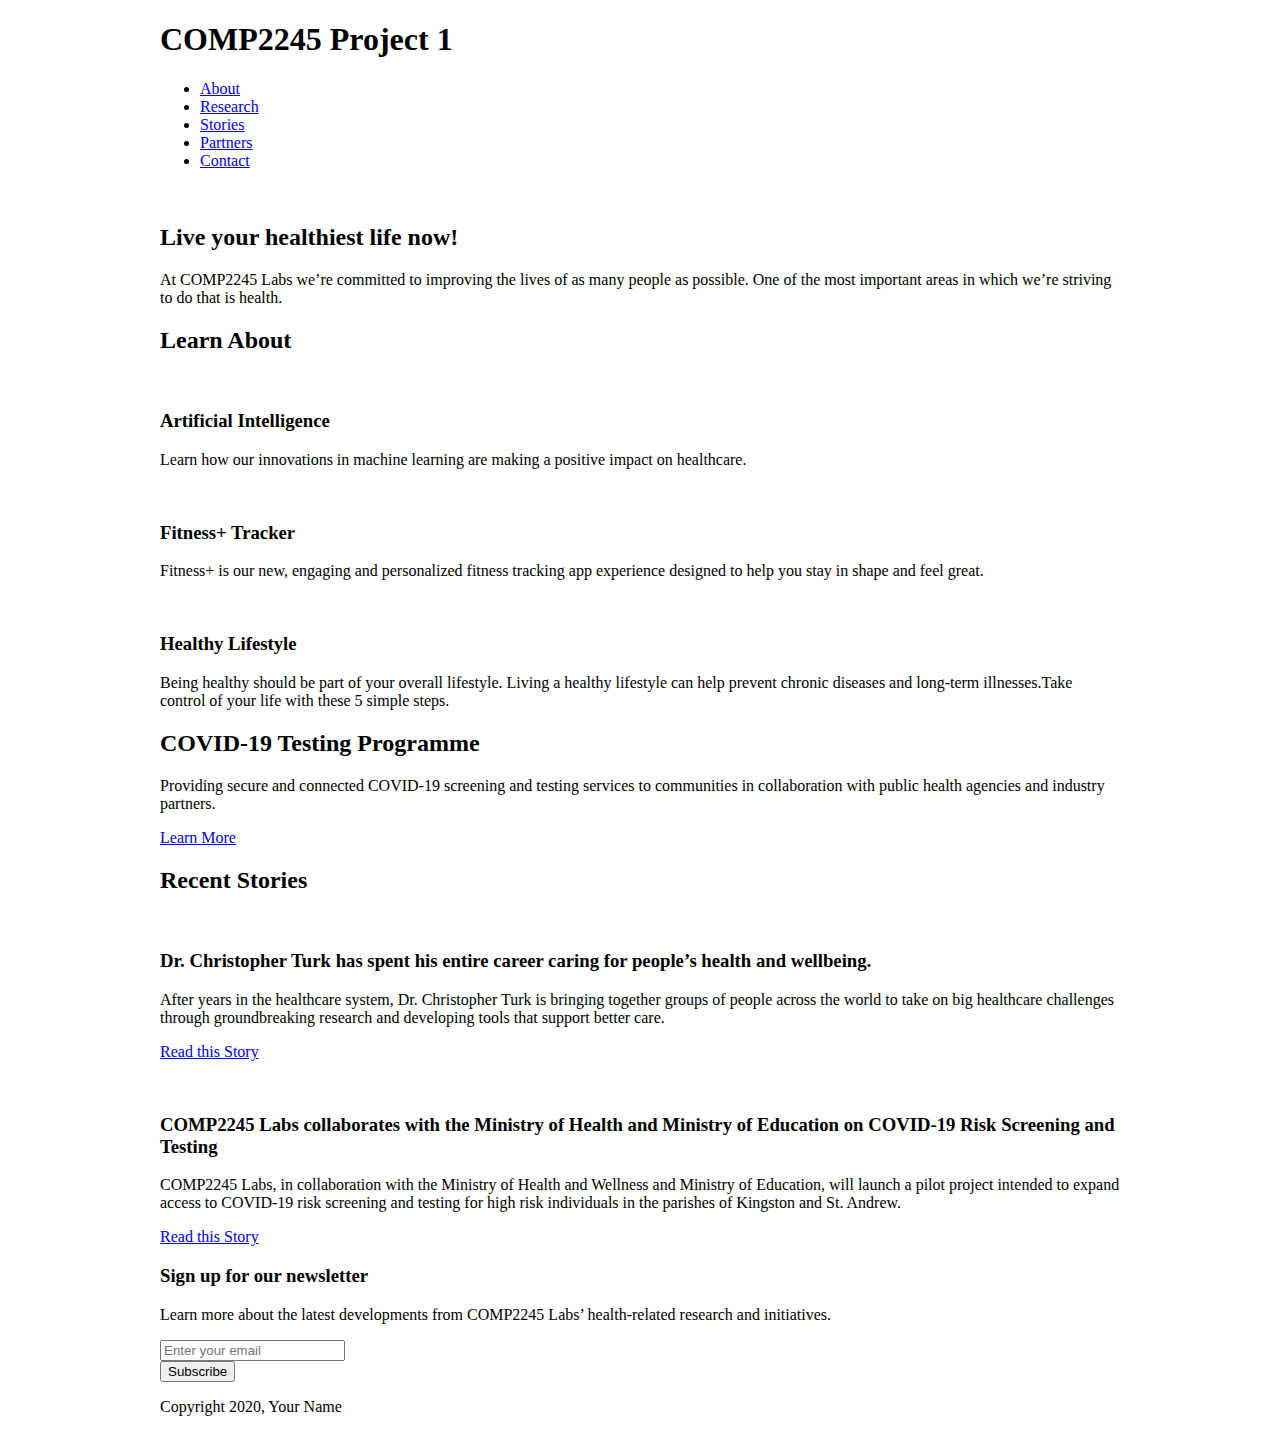
==== index.html @ 4626b055 "Added initial stater files" ====
<!DOCTYPE html>
<html lang="en">
<head>
    <meta charset="UTF-8">
    <meta name="viewport" content="width=device-width, initial-scale=1.0">
    <title>COMP2245 Project 1</title>
    <link rel="stylesheet" href="styles.css">
    <script src="scripts.js"></script>
</head>
<body>
    <header>
        <div class="container">
            <h1>COMP2245 Project 1</h1>
            <nav>
                <ul>
                    <li><a href="#">About</a></li>
                    <li><a href="#">Research</a></li>
                    <li><a href="#">Stories</a></li>
                    <li><a href="#">Partners</a></li>
                    <li><a href="#">Contact</a></li>
                </ul>
            </nav>
        </div>
    </header>
    <main>
        <section class="overview-hero">
            <div class="container">
                <div class="overview-hero-image">
                    <img src="#" alt="">
                </div>
                <div class="overview-hero-text">
                    <h2>Live  your healthiest life now!</h2>
                    <p>At COMP2245 Labs we’re committed to improving the lives of as many people as possible. One of the most important areas in which we’re striving to do that is health.</p>
                </div>
            </div>
        </section>
        <section class="learn-about">
            <div class="container">
                <h2>Learn About</h2>
                <div class="cards">
                    <div class="card">
                        <img src="#" alt="">
                        <div class="card-body">
                            <h3>Artificial Intelligence</h3>
                            <p>Learn how our innovations in machine learning are making a positive impact on healthcare.</p>
                        </div>
                    </div>
                    <div class="card">
                        <img src="#" alt="">
                        <div class="card-body">
                            <h3>Fitness+ Tracker</h3>
                            <p>Fitness+ is our new, engaging and personalized fitness tracking app experience designed to help you stay in shape and feel great.</p>
                        </div>
                    </div>
                    <div class="card">
                        <img src="#" alt="">
                        <div class="card-body">
                            <h3>Healthy Lifestyle</h3>
                            <p>Being healthy should be part of your overall lifestyle. Living a healthy lifestyle can help prevent chronic diseases and long-term illnesses.Take control of your life with these 5 simple steps.</p>
                        </div>
                    </div>
                </div>
            </div>
        </section>
        <section class="testing">
            <div class="container">
                <div class="testing-desciption">
                    <h2>COVID-19 Testing Programme</h2>
                    <p>Providing secure and connected COVID-19 screening and testing services to communities in collaboration with public health agencies and industry partners.</p>
                </div>
                <div class="cta">
                    <a href="#" class="btn">Learn More</a>
                </div>
            </div>
        </section>
        <section class="stories">
            <div class="container">
                <h2>Recent Stories</h2>
                <article>
                    <img src="" alt="">
                    <div class="article-body">
                        <h3>Dr. Christopher Turk has spent his entire career caring for people’s health and wellbeing.</h3>
                        <p>After years in the healthcare system, Dr. Christopher Turk is bringing together groups of people across the world to take on big healthcare challenges through groundbreaking research and developing tools that support better care.</p>
                        <p><a href="#">Read this Story</a></p>
                    </div>
                </article>
                <article>
                    <img src="" alt="">
                    <div class="article-body">
                        <h3>COMP2245 Labs collaborates with the Ministry of Health and Ministry of Education on COVID-19 Risk Screening and Testing</h3>
                        <p>COMP2245 Labs, in collaboration with the Ministry of Health and Wellness and Ministry of Education, will launch a pilot project intended to expand access to COVID-19 risk screening and testing for high risk individuals in the parishes of Kingston and St. Andrew.</p>
                        <p><a href="#">Read this Story</a></p>
                    </div>
                </article>
            </div>
        </section>
        <section class="newsletter">
            <div class="container">
                <h3>Sign up for our newsletter</h3>
                <p>Learn more about the latest developments from COMP2245 Labs’ health-related research and initiatives.</p>
                <form action="#" method="post">
                    <div class="form-group">
                        <input type="email" name="email" id="email" placeholder="Enter your email">
                    </div>
                    <button type="submit" class="btn">Subscribe</button>
                </form>
                <div class="message"></div>
            </div>
        </section>
    </main>
    <footer>
        <div class="container">
            <p>Copyright 2020, Your Name</p>
        </div>
    </footer>
</body>
</html>
---- styles.css ----
/* Add your CSS to this file */
body {
    margin: 0;
    font-size: 16px;
}

.container {
    margin: 0 auto;
    max-width: 960px;
    width: 100%;
}
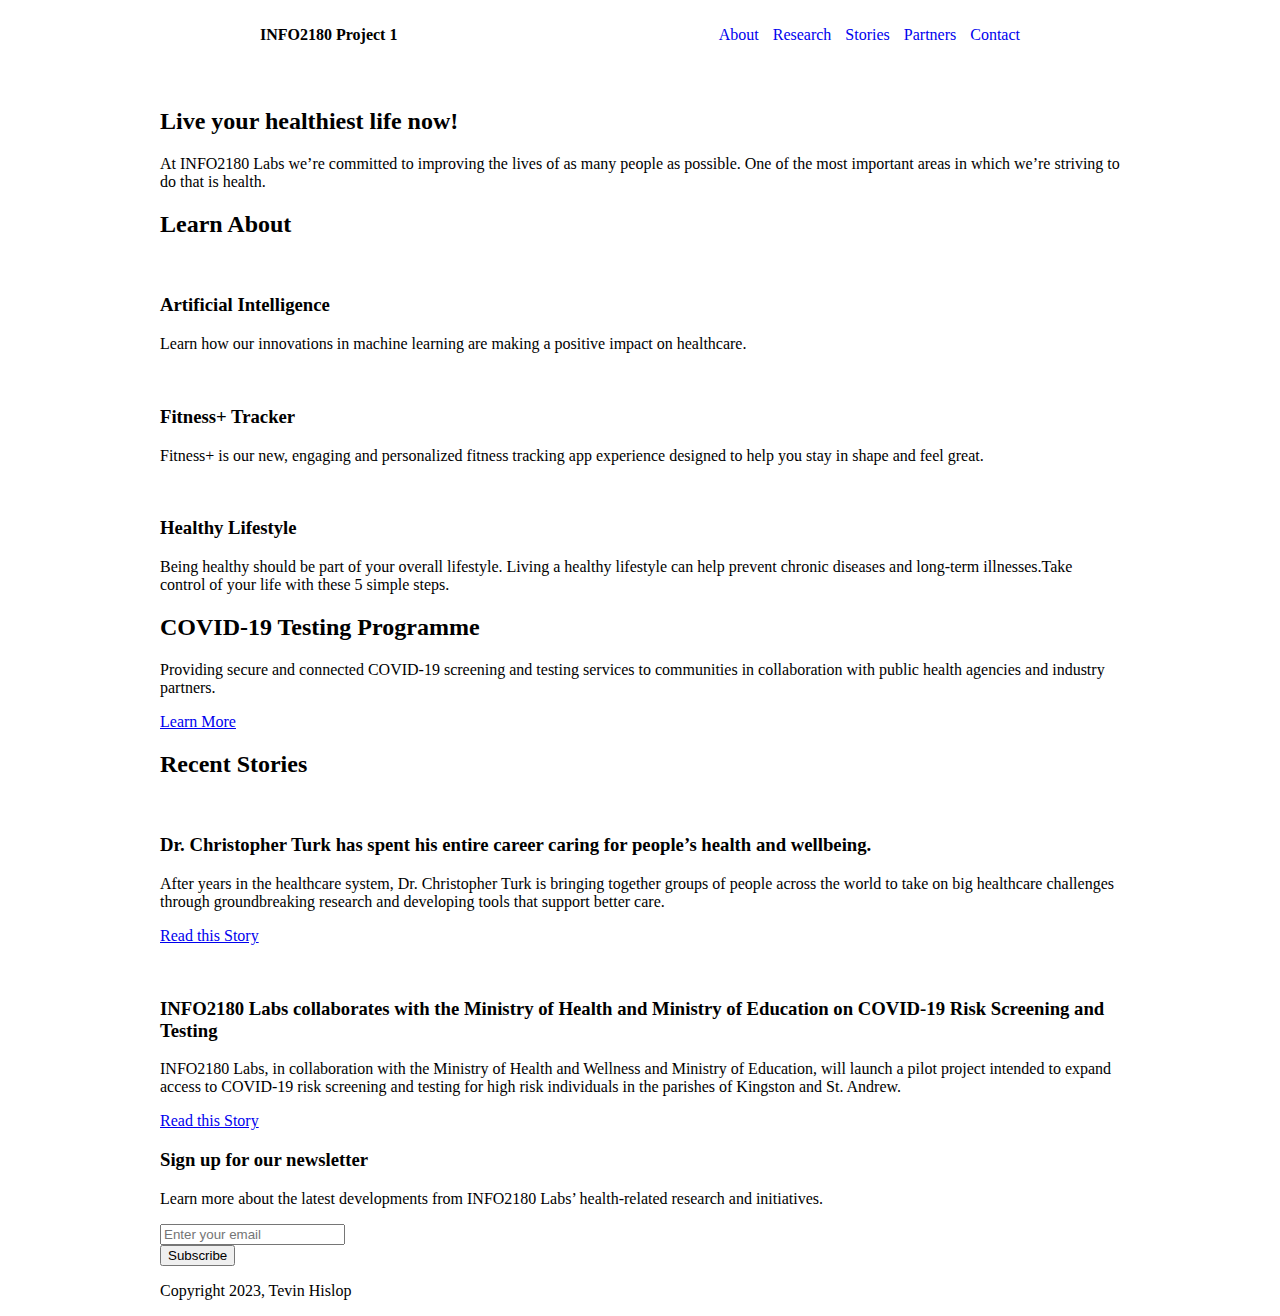
==== commit 14a00acc: "Fixed the header" ====
--- a/index.html
+++ b/index.html
@@ -3,14 +3,14 @@
 <head>
     <meta charset="UTF-8">
     <meta name="viewport" content="width=device-width, initial-scale=1.0">
-    <title>COMP2245 Project 1</title>
+    <title>INFO2180 Project 1</title>
     <link rel="stylesheet" href="styles.css">
     <script src="scripts.js"></script>
 </head>
 <body>
     <header>
         <div class="container">
-            <h1>COMP2245 Project 1</h1>
+            <h1>INFO2180 Project 1</h1>
             <nav>
                 <ul>
                     <li><a href="#">About</a></li>
@@ -30,7 +30,7 @@
                 </div>
                 <div class="overview-hero-text">
                     <h2>Live  your healthiest life now!</h2>
-                    <p>At COMP2245 Labs we’re committed to improving the lives of as many people as possible. One of the most important areas in which we’re striving to do that is health.</p>
+                    <p>At INFO2180 Labs we’re committed to improving the lives of as many people as possible. One of the most important areas in which we’re striving to do that is health.</p>
                 </div>
             </div>
         </section>
@@ -87,8 +87,8 @@
                 <article>
                     <img src="" alt="">
                     <div class="article-body">
-                        <h3>COMP2245 Labs collaborates with the Ministry of Health and Ministry of Education on COVID-19 Risk Screening and Testing</h3>
-                        <p>COMP2245 Labs, in collaboration with the Ministry of Health and Wellness and Ministry of Education, will launch a pilot project intended to expand access to COVID-19 risk screening and testing for high risk individuals in the parishes of Kingston and St. Andrew.</p>
+                        <h3>INFO2180 Labs collaborates with the Ministry of Health and Ministry of Education on COVID-19 Risk Screening and Testing</h3>
+                        <p>INFO2180 Labs, in collaboration with the Ministry of Health and Wellness and Ministry of Education, will launch a pilot project intended to expand access to COVID-19 risk screening and testing for high risk individuals in the parishes of Kingston and St. Andrew.</p>
                         <p><a href="#">Read this Story</a></p>
                     </div>
                 </article>
@@ -97,7 +97,7 @@
         <section class="newsletter">
             <div class="container">
                 <h3>Sign up for our newsletter</h3>
-                <p>Learn more about the latest developments from COMP2245 Labs’ health-related research and initiatives.</p>
+                <p>Learn more about the latest developments from INFO2180 Labs’ health-related research and initiatives.</p>
                 <form action="#" method="post">
                     <div class="form-group">
                         <input type="email" name="email" id="email" placeholder="Enter your email">
@@ -110,7 +110,7 @@
     </main>
     <footer>
         <div class="container">
-            <p>Copyright 2020, Your Name</p>
+            <p>Copyright 2023, Tevin Hislop</p>
         </div>
     </footer>
 </body>
--- a/styles.css
+++ b/styles.css
@@ -8,4 +8,32 @@
     margin: 0 auto;
     max-width: 960px;
     width: 100%;
-}+}
+
+header .container{
+    display: flex;
+    justify-content: space-between;
+    align-items: center;
+    padding: 10px;
+
+}
+
+header nav ul {
+    list-style: none;
+    padding-right: 100px;
+}
+
+header nav li { /* Lay links horizontally with spaces inbetween*/
+    display: inline-block; 
+    margin-left: 10px;
+}
+
+header nav a { /* Remove link underline thing */
+    text-decoration: none;
+    font-size: 16px;
+}
+
+header h1{
+    font-size: 16px;
+    padding-left: 100px;
+}
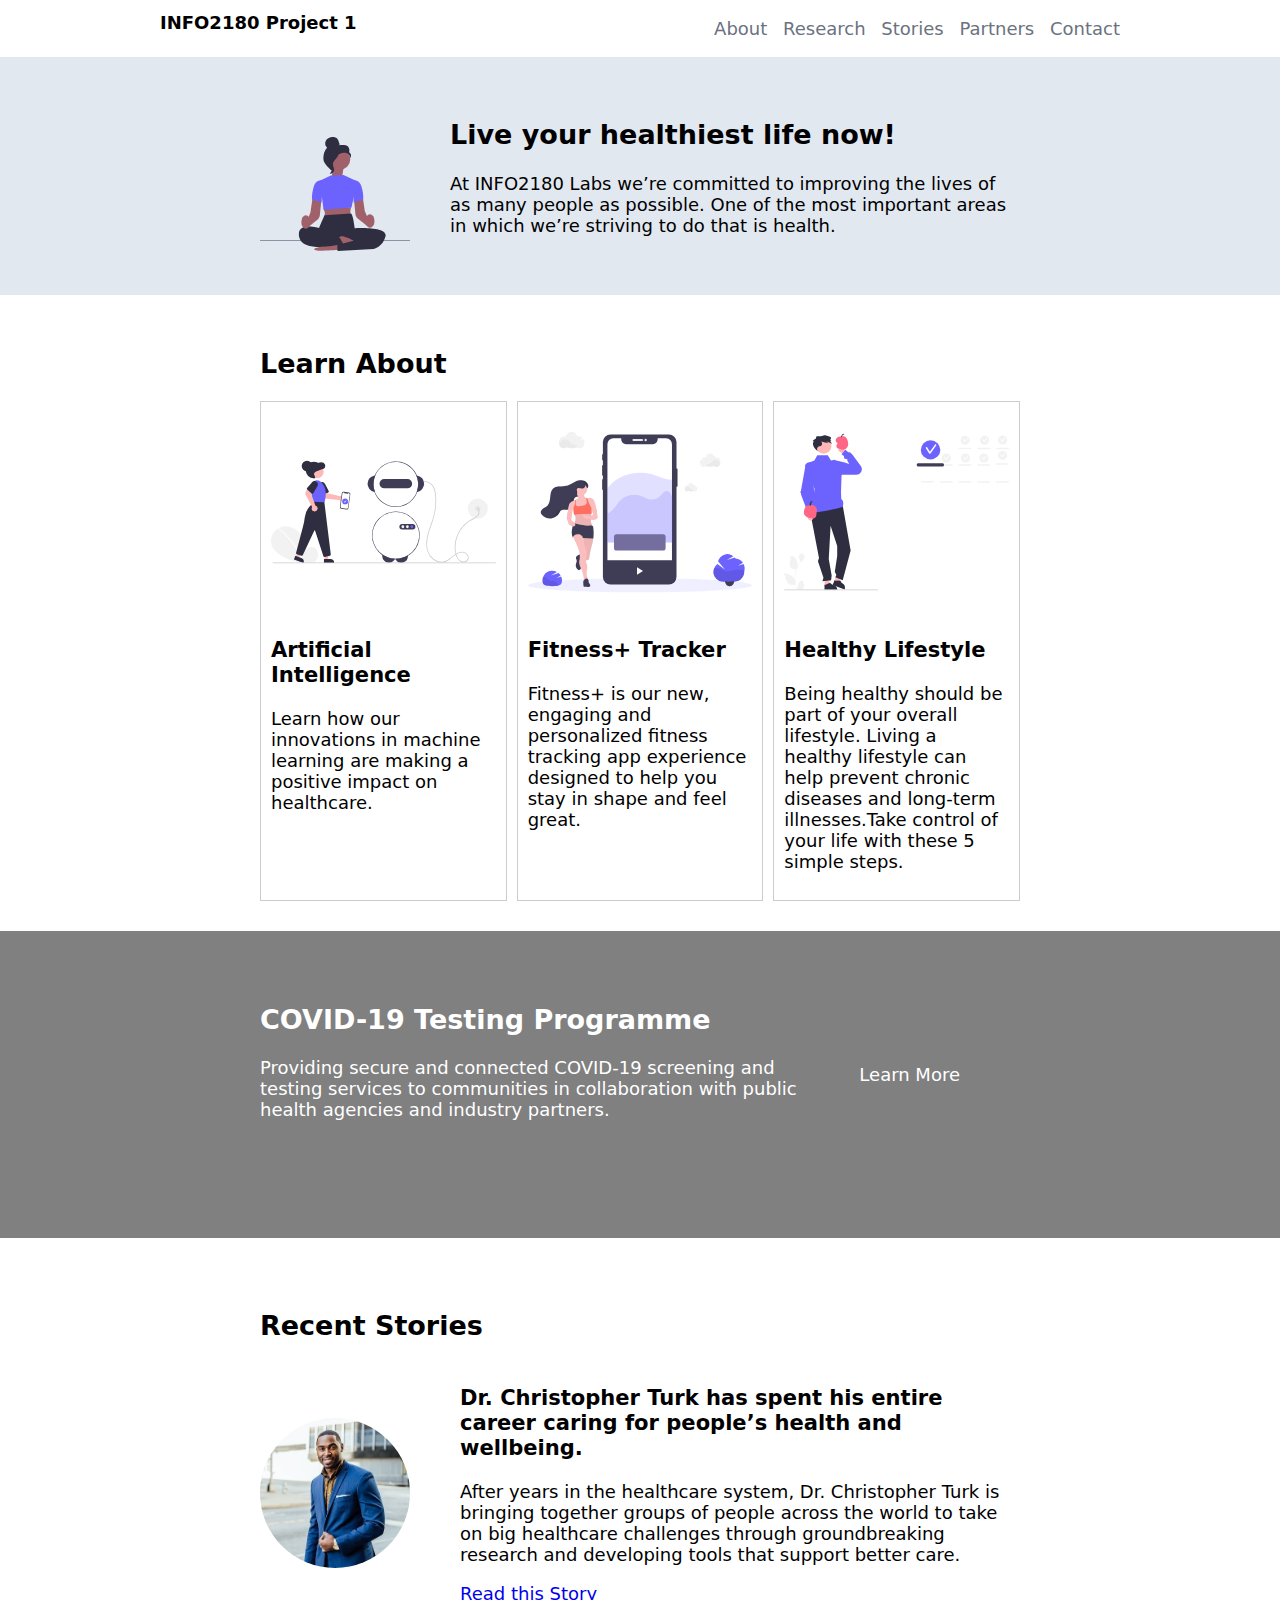
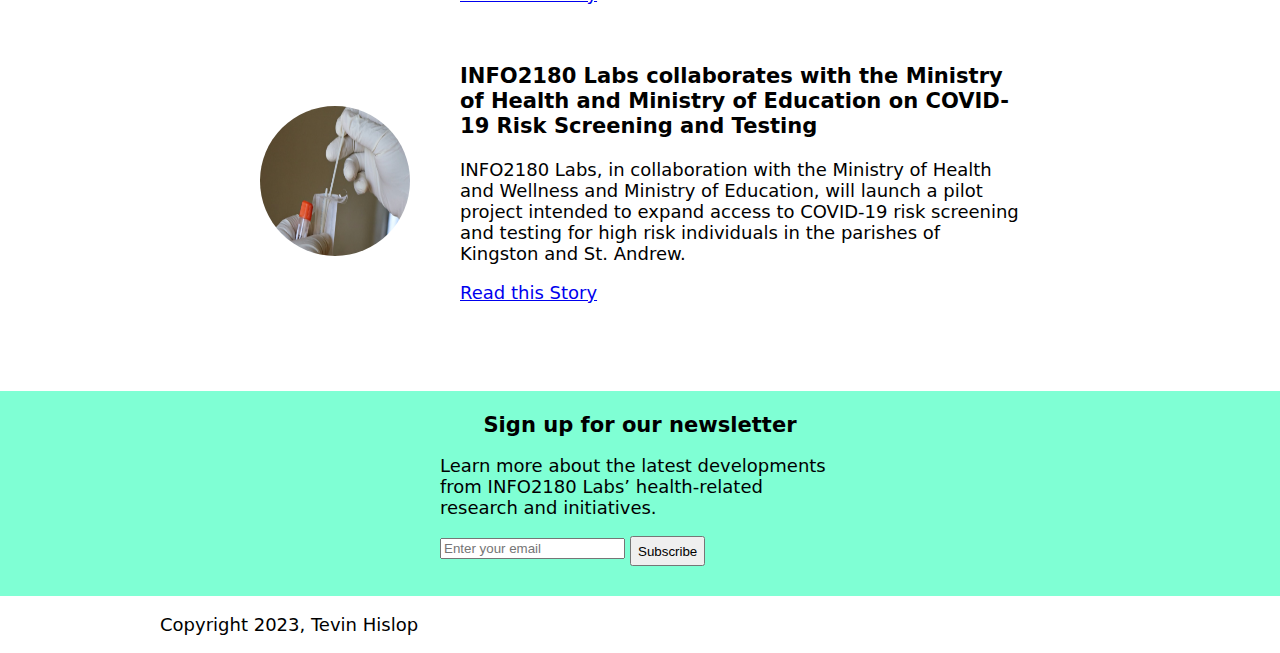
==== commit f664979a: "Completed landing page layout" ====
--- a/index.html
+++ b/index.html
@@ -26,7 +26,7 @@
         <section class="overview-hero">
             <div class="container">
                 <div class="overview-hero-image">
-                    <img src="#" alt="">
+                    <img src="meditation.svg" alt="graphic of woman in a meditation pose">
                 </div>
                 <div class="overview-hero-text">
                     <h2>Live  your healthiest life now!</h2>
@@ -39,21 +39,21 @@
                 <h2>Learn About</h2>
                 <div class="cards">
                     <div class="card">
-                        <img src="#" alt="">
+                        <img src="artificial_inteligence.svg" alt="graphic of a woman interacting with a robot">
                         <div class="card-body">
                             <h3>Artificial Intelligence</h3>
                             <p>Learn how our innovations in machine learning are making a positive impact on healthcare.</p>
                         </div>
                     </div>
                     <div class="card">
-                        <img src="#" alt="">
+                        <img src="fitness_tracker.svg" alt="graphic of a woman running beside a phone">
                         <div class="card-body">
                             <h3>Fitness+ Tracker</h3>
                             <p>Fitness+ is our new, engaging and personalized fitness tracking app experience designed to help you stay in shape and feel great.</p>
                         </div>
                     </div>
                     <div class="card">
-                        <img src="#" alt="">
+                        <img src="healthy_lifestyle.svg" alt="graphic of a male eating an apple">
                         <div class="card-body">
                             <h3>Healthy Lifestyle</h3>
                             <p>Being healthy should be part of your overall lifestyle. Living a healthy lifestyle can help prevent chronic diseases and long-term illnesses.Take control of your life with these 5 simple steps.</p>
@@ -77,7 +77,7 @@
             <div class="container">
                 <h2>Recent Stories</h2>
                 <article>
-                    <img src="" alt="">
+                    <img src="dr_turk.jpg" alt="black man in blue suit">
                     <div class="article-body">
                         <h3>Dr. Christopher Turk has spent his entire career caring for people’s health and wellbeing.</h3>
                         <p>After years in the healthcare system, Dr. Christopher Turk is bringing together groups of people across the world to take on big healthcare challenges through groundbreaking research and developing tools that support better care.</p>
@@ -85,7 +85,7 @@
                     </div>
                 </article>
                 <article>
-                    <img src="" alt="">
+                    <img src="testing_kit.jpg" alt="picture of covid testing kit">
                     <div class="article-body">
                         <h3>INFO2180 Labs collaborates with the Ministry of Health and Ministry of Education on COVID-19 Risk Screening and Testing</h3>
                         <p>INFO2180 Labs, in collaboration with the Ministry of Health and Wellness and Ministry of Education, will launch a pilot project intended to expand access to COVID-19 risk screening and testing for high risk individuals in the parishes of Kingston and St. Andrew.</p>
--- a/styles.css
+++ b/styles.css
@@ -1,7 +1,8 @@
 /* Add your CSS to this file */
 body {
     margin: 0;
-    font-size: 16px;
+    font-size: 18px;
+    font-family: system-ui, -apple-system, BlinkMacSystemFont, 'Segoe UI', Roboto, 'Helvetica Neue', Arial, 'Noto Sans', sans-serif;
 }
 
 .container {
@@ -10,17 +11,17 @@
     width: 100%;
 }
 
+header{
+    background-color: white;
+}
+
 header .container{
     display: flex;
     justify-content: space-between;
-    align-items: center;
-    padding: 10px;
-
 }
 
 header nav ul {
     list-style: none;
-    padding-right: 100px;
 }
 
 header nav li { /* Lay links horizontally with spaces inbetween*/
@@ -28,12 +29,182 @@
     margin-left: 10px;
 }
 
-header nav a { /* Remove link underline thing */
+header nav a { /* Remove link underline thing. Might need again*/
     text-decoration: none;
-    font-size: 16px;
+    color: #6b7280;
+}
+
+header nav a:hover { 
+    color: #5a67d8;
 }
 
 header h1{
-    font-size: 16px;
-    padding-left: 100px;
-}
+    font-size: 18px;
+}
+
+/* ======================Overview section=======================*/
+
+.overview-hero{
+    background-color: #E2E8F0;
+    padding: 40px;
+}
+
+.overview-hero .container{
+    display: flex;
+    justify-content: center;
+    max-width: 760px;
+}
+
+
+.overview-hero-image img{
+    width: 150px;
+    margin-top: 40px;
+    margin-right: 40px;
+}
+
+/*======================Learn About section===================*/
+.learn-about .container{
+    padding: 30px;
+    max-width: 760px;
+}
+
+.learn-about .cards {
+    display: grid;
+    grid-template-columns: repeat(3, 1fr);
+    grid-gap: 10px; 
+    margin-left: 0px;
+    margin-right: 0px;
+}
+
+.card {
+    border: 1px solid #ccc; 
+    padding: 10px;
+}
+
+.card img {
+    max-width: 100%; 
+    height: 200px;
+}
+
+/*
+.testing .container {
+    background-color: lightblue;
+    display: grid;
+    grid-template-columns: auto auto;
+    grid-gap: 20px;
+    padding-top: 50px;
+    padding-bottom: 50px;
+    
+}
+
+.testing-description {
+    grid-column-start: 1;
+    grid-column-end: 3;
+}
+
+.cta {
+    text-align: center;
+    padding-top: 60px;
+} */
+
+.testing{
+    background-color: gray;
+    padding: 50px;
+    padding-bottom: 100px;
+    color: white;
+}
+
+.testing .container{
+    display: flex;
+    justify-content: center;
+    align-items: center;
+    gap: 30px;
+    max-width: 760px;
+}
+
+.cta{
+    margin-right: 60px;
+    white-space: nowrap;
+    margin-top: 30px;
+}
+
+.cta .btn{
+    text-align: center;
+    text-decoration: none;
+    color: white;
+}
+
+
+/*
+.testing .container {
+    display: grid;
+    grid-template-columns: auto auto;
+    justify-content: center;
+    max-width: 760px;    
+}
+
+.testing .container .testing-description {
+    grid-column-start: 1;
+    grid-column-end: 3;
+    max-width: 600px;
+}
+
+
+.cta {
+    text-align: center;
+    margin-top: 60px;
+}
+
+.cta .btn{
+    text-decoration: none;
+    color: white;
+}*/
+
+
+
+
+.stories{
+    padding: 50px;
+}
+
+.stories .container{
+    max-width: 760px;
+}
+
+.container article{
+    display: flex;
+    align-items: center;
+    gap: 20px;
+    margin-bottom: 20px;
+}
+
+.container article img{
+    width: 150px;
+    height: 150px;
+    border-radius: 50%;
+    border: none;
+    margin-right: 30px;
+}
+
+.newsletter{
+    background-color: aquamarine;
+}
+
+.newsletter .container{
+    display: grid;
+    grid-auto-rows: auto;
+    max-width: 400px;
+    padding-bottom: 30px;
+}
+
+.newsletter .container h3{
+    margin-bottom: 0px;
+    text-align: center;
+}
+
+.newsletter .container form{
+    display: flex;
+    gap: 5px;
+    height: 30px;
+}
+
